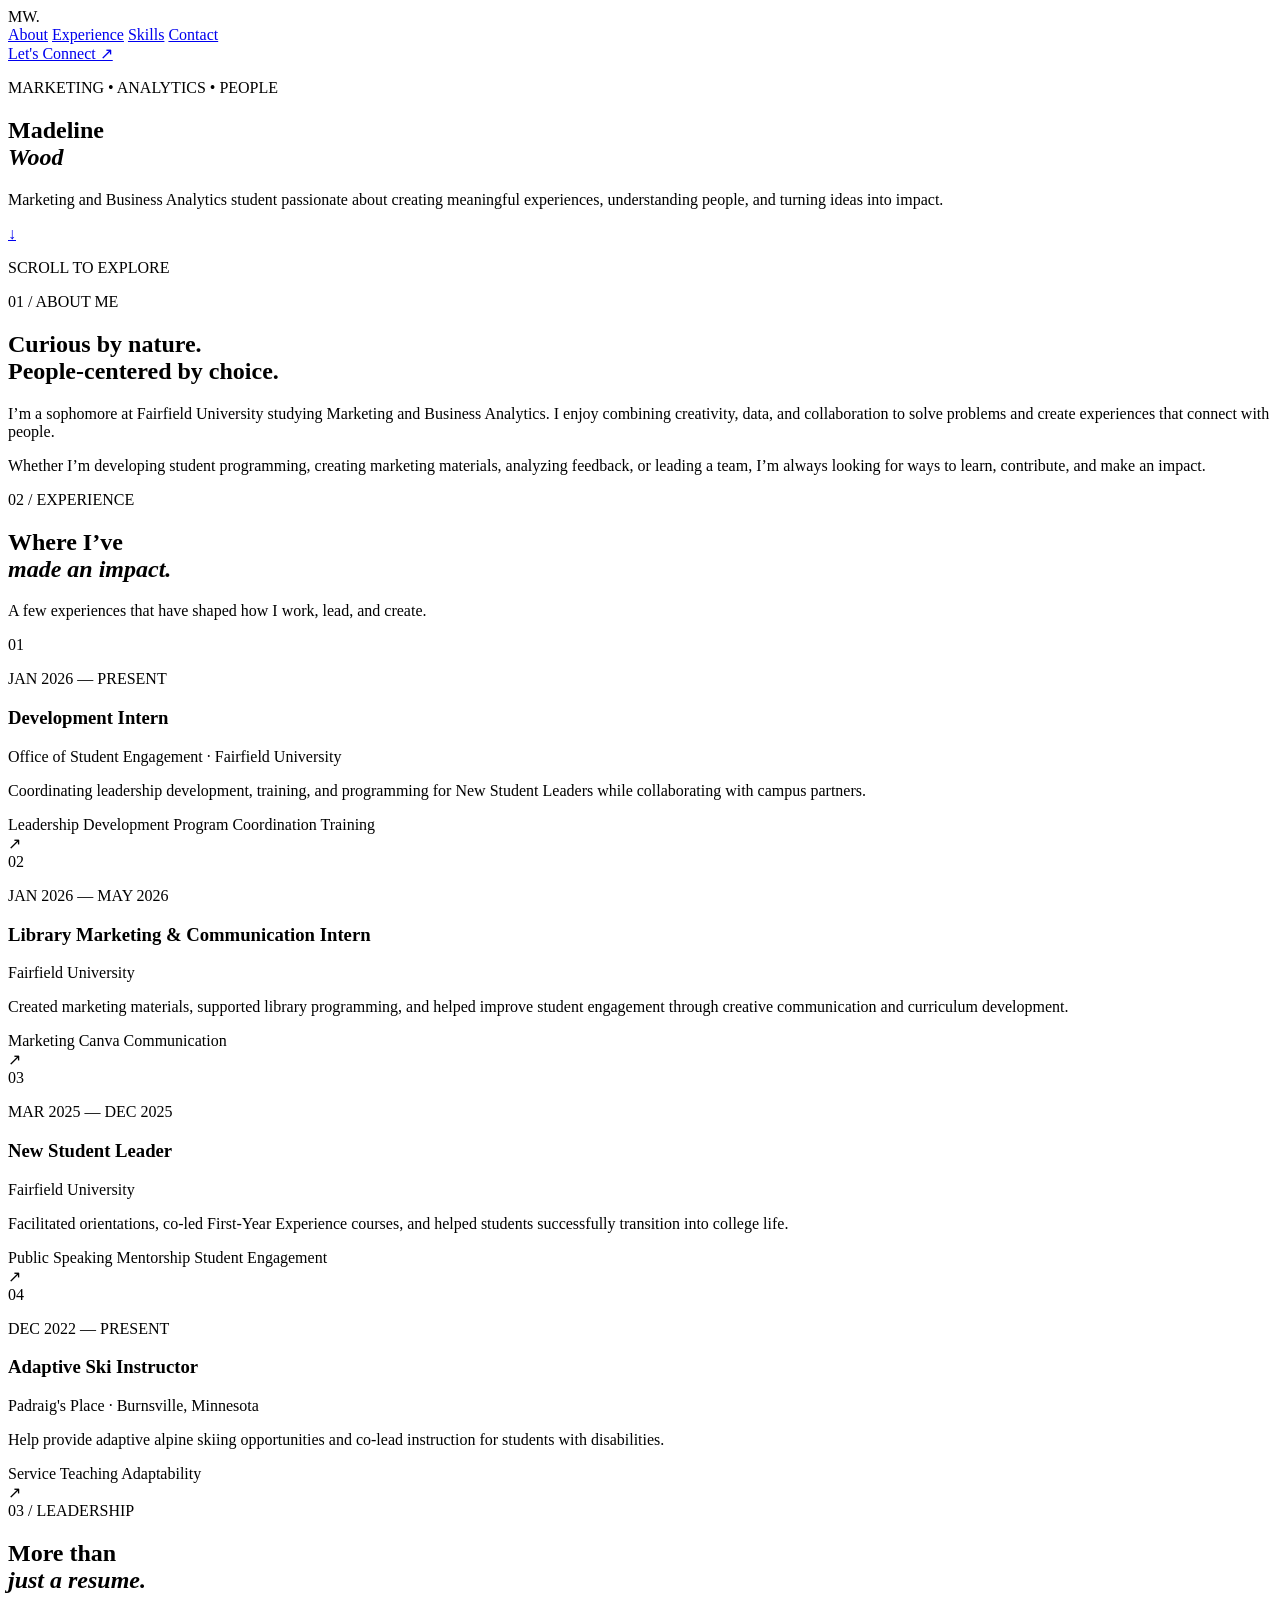
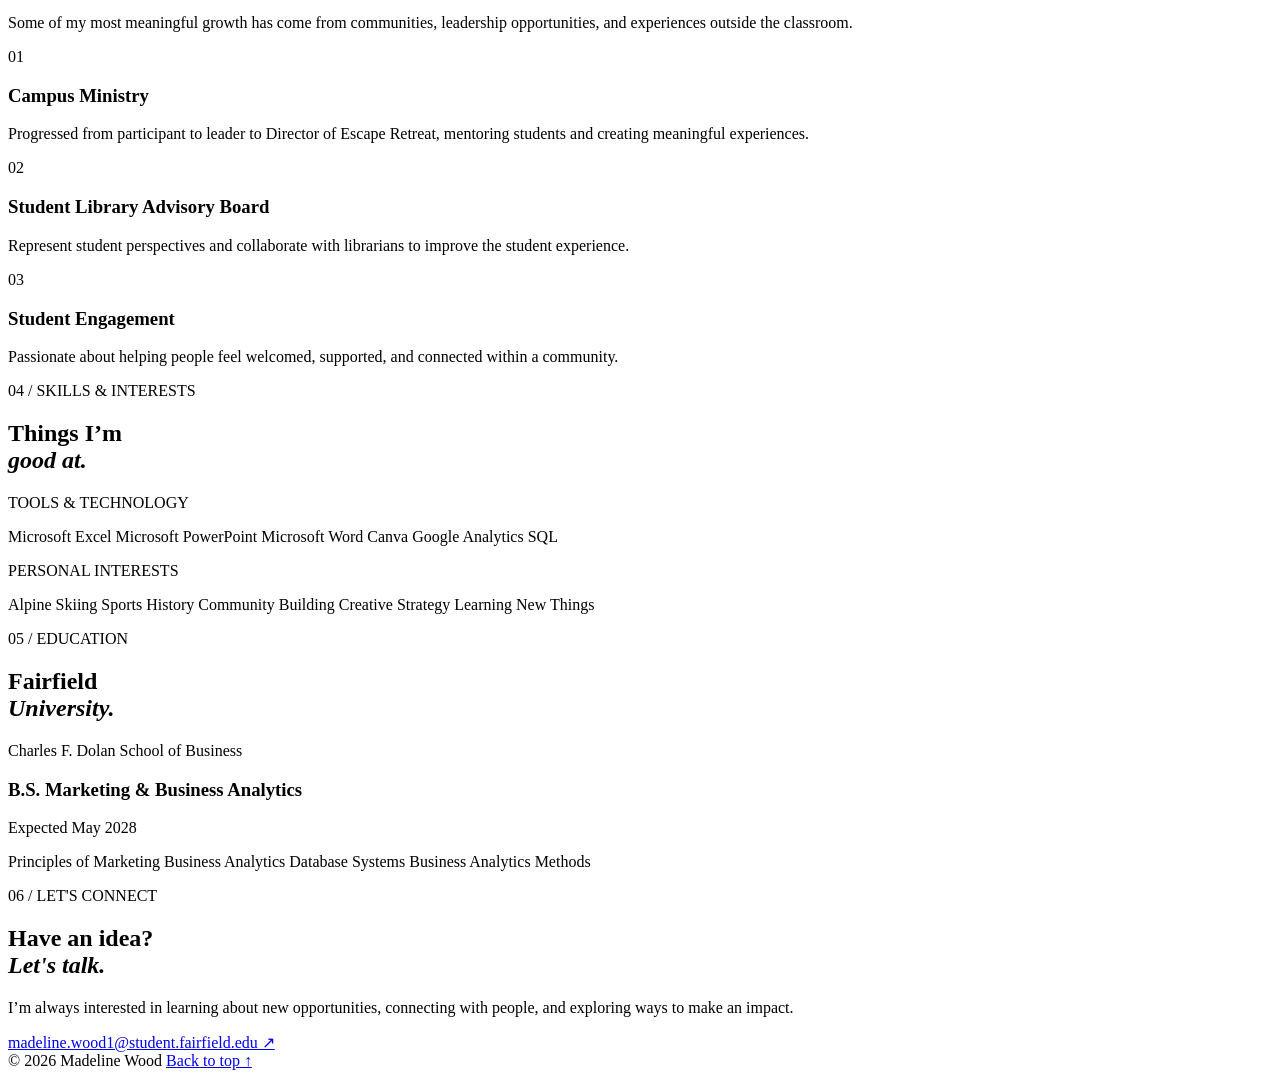
==== index.html @ c21be67d "Create index.html" ====
<!DOCTYPE html>
<html lang="en">
<head>
  <meta charset="UTF-8" />
  <meta name="viewport" content="width=device-width, initial-scale=1.0" />
  <title>Madeline Wood | Marketing & Analytics</title>
  <link rel="stylesheet" href="style.css" />
  <link
    href="https://fonts.googleapis.com/css2?family=DM+Sans:wght@400;500;600;700&family=Playfair+Display:ital,wght@0,500;0,600;1,500&display=swap"
    rel="stylesheet"
  />
</head>

<body>

  <nav class="navbar">
    <div class="logo">MW<span>.</span></div>

    <div class="nav-links">
      <a href="#about">About</a>
      <a href="#experience">Experience</a>
      <a href="#skills">Skills</a>
      <a href="#contact">Contact</a>
    </div>

    <a href="#contact" class="nav-button">Let's Connect ↗</a>
  </nav>

  <main>

    <!-- HERO -->
    <section class="hero">
      <p class="eyebrow">MARKETING • ANALYTICS • PEOPLE</p>

      <h1>
        Madeline<br />
        <em>Wood</em>
      </h1>

      <div class="hero-bottom">
        <p class="hero-description">
          Marketing and Business Analytics student passionate about
          creating meaningful experiences, understanding people, and
          turning ideas into impact.
        </p>

        <a href="#experience" class="circle-arrow">↓</a>
      </div>

      <div class="hero-line"></div>

      <p class="scroll-text">SCROLL TO EXPLORE</p>
    </section>


    <!-- ABOUT -->
    <section id="about" class="section about-section">
      <div class="section-label">01 / ABOUT ME</div>

      <div class="about-content">
        <h2>
          Curious by nature.<br />
          <span>People-centered by choice.</span>
        </h2>

        <p>
          I’m a sophomore at Fairfield University studying Marketing and
          Business Analytics. I enjoy combining creativity, data, and
          collaboration to solve problems and create experiences that
          connect with people.
        </p>

        <p>
          Whether I’m developing student programming, creating marketing
          materials, analyzing feedback, or leading a team, I’m always
          looking for ways to learn, contribute, and make an impact.
        </p>
      </div>
    </section>


    <!-- EXPERIENCE -->
    <section id="experience" class="section experience-section">
      <div class="section-label">02 / EXPERIENCE</div>

      <div class="section-heading">
        <h2>Where I’ve<br /><em>made an impact.</em></h2>
        <p>A few experiences that have shaped how I work, lead, and create.</p>
      </div>

      <div class="experience-list">

        <article class="experience-card">
          <div class="experience-number">01</div>

          <div class="experience-main">
            <p class="experience-date">JAN 2026 — PRESENT</p>
            <h3>Development Intern</h3>
            <p class="company">Office of Student Engagement · Fairfield University</p>

            <p class="experience-description">
              Coordinating leadership development, training, and programming
              for New Student Leaders while collaborating with campus partners.
            </p>

            <div class="tags">
              <span>Leadership Development</span>
              <span>Program Coordination</span>
              <span>Training</span>
            </div>
          </div>

          <div class="experience-arrow">↗</div>
        </article>


        <article class="experience-card">
          <div class="experience-number">02</div>

          <div class="experience-main">
            <p class="experience-date">JAN 2026 — MAY 2026</p>
            <h3>Library Marketing & Communication Intern</h3>
            <p class="company">Fairfield University</p>

            <p class="experience-description">
              Created marketing materials, supported library programming,
              and helped improve student engagement through creative
              communication and curriculum development.
            </p>

            <div class="tags">
              <span>Marketing</span>
              <span>Canva</span>
              <span>Communication</span>
            </div>
          </div>

          <div class="experience-arrow">↗</div>
        </article>


        <article class="experience-card">
          <div class="experience-number">03</div>

          <div class="experience-main">
            <p class="experience-date">MAR 2025 — DEC 2025</p>
            <h3>New Student Leader</h3>
            <p class="company">Fairfield University</p>

            <p class="experience-description">
              Facilitated orientations, co-led First-Year Experience courses,
              and helped students successfully transition into college life.
            </p>

            <div class="tags">
              <span>Public Speaking</span>
              <span>Mentorship</span>
              <span>Student Engagement</span>
            </div>
          </div>

          <div class="experience-arrow">↗</div>
        </article>


        <article class="experience-card">
          <div class="experience-number">04</div>

          <div class="experience-main">
            <p class="experience-date">DEC 2022 — PRESENT</p>
            <h3>Adaptive Ski Instructor</h3>
            <p class="company">Padraig's Place · Burnsville, Minnesota</p>

            <p class="experience-description">
              Help provide adaptive alpine skiing opportunities and
              co-lead instruction for students with disabilities.
            </p>

            <div class="tags">
              <span>Service</span>
              <span>Teaching</span>
              <span>Adaptability</span>
            </div>
          </div>

          <div class="experience-arrow">↗</div>
        </article>

      </div>
    </section>


    <!-- LEADERSHIP -->
    <section class="section leadership-section">
      <div class="section-label">03 / LEADERSHIP</div>

      <div class="leadership-grid">

        <div class="leadership-intro">
          <h2>
            More than<br />
            <em>just a resume.</em>
          </h2>

          <p>
            Some of my most meaningful growth has come from communities,
            leadership opportunities, and experiences outside the classroom.
          </p>
        </div>

        <div class="leadership-items">

          <div class="leadership-item">
            <span>01</span>
            <div>
              <h3>Campus Ministry</h3>
              <p>
                Progressed from participant to leader to Director of Escape
                Retreat, mentoring students and creating meaningful experiences.
              </p>
            </div>
          </div>

          <div class="leadership-item">
            <span>02</span>
            <div>
              <h3>Student Library Advisory Board</h3>
              <p>
                Represent student perspectives and collaborate with librarians
                to improve the student experience.
              </p>
            </div>
          </div>

          <div class="leadership-item">
            <span>03</span>
            <div>
              <h3>Student Engagement</h3>
              <p>
                Passionate about helping people feel welcomed, supported,
                and connected within a community.
              </p>
            </div>
          </div>

        </div>
      </div>
    </section>


    <!-- SKILLS -->
    <section id="skills" class="section skills-section">
      <div class="section-label">04 / SKILLS & INTERESTS</div>

      <h2>Things I’m<br /><em>good at.</em></h2>

      <div class="skills-wrapper">

        <div class="skill-category">
          <p>TOOLS & TECHNOLOGY</p>
          <div class="skill-list">
            <span>Microsoft Excel</span>
            <span>Microsoft PowerPoint</span>
            <span>Microsoft Word</span>
            <span>Canva</span>
            <span>Google Analytics</span>
            <span>SQL</span>
          </div>
        </div>

        <div class="skill-category">
          <p>PERSONAL INTERESTS</p>
          <div class="skill-list">
            <span>Alpine Skiing</span>
            <span>Sports</span>
            <span>History</span>
            <span>Community Building</span>
            <span>Creative Strategy</span>
            <span>Learning New Things</span>
          </div>
        </div>

      </div>
    </section>


    <!-- EDUCATION -->
    <section class="education-section">
      <div class="education-left">
        <p class="section-label">05 / EDUCATION</p>
        <h2>Fairfield<br /><em>University.</em></h2>
      </div>

      <div class="education-right">
        <p class="education-school">
          Charles F. Dolan School of Business
        </p>

        <h3>B.S. Marketing & Business Analytics</h3>

        <p>Expected May 2028</p>

        <div class="coursework">
          <span>Principles of Marketing</span>
          <span>Business Analytics</span>
          <span>Database Systems</span>
          <span>Business Analytics Methods</span>
        </div>
      </div>
    </section>


    <!-- CONTACT -->
    <section id="contact" class="contact-section">
      <p class="section-label">06 / LET'S CONNECT</p>

      <h2>
        Have an idea?<br />
        <em>Let's talk.</em>
      </h2>

      <p class="contact-description">
        I’m always interested in learning about new opportunities,
        connecting with people, and exploring ways to make an impact.
      </p>

      <a
        href="mailto:madeline.wood1@student.fairfield.edu"
        class="email-link"
      >
        madeline.wood1@student.fairfield.edu ↗
      </a>

      <div class="contact-footer">
        <span>© 2026 Madeline Wood</span>
        <a href="#">Back to top ↑</a>
      </div>
    </section>

  </main>

  <script src="script.js"></script>
</body>
</html>
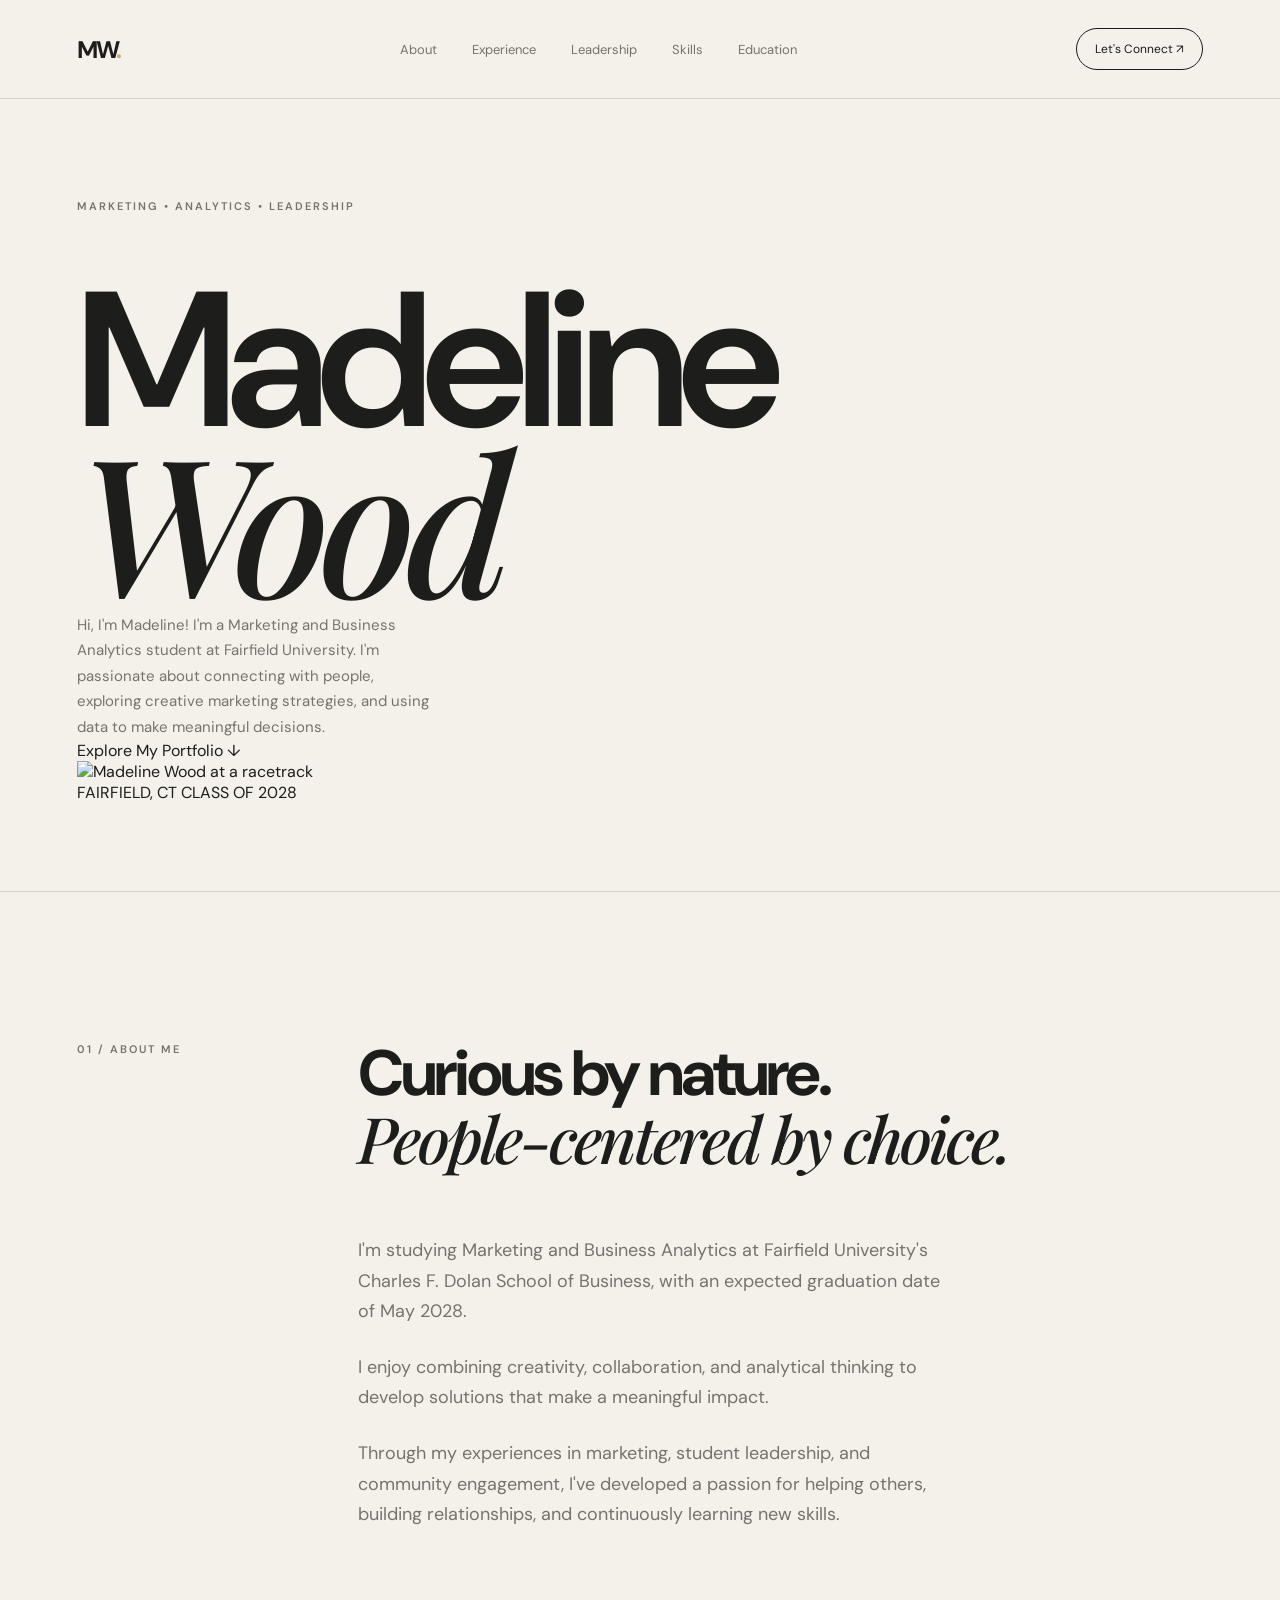
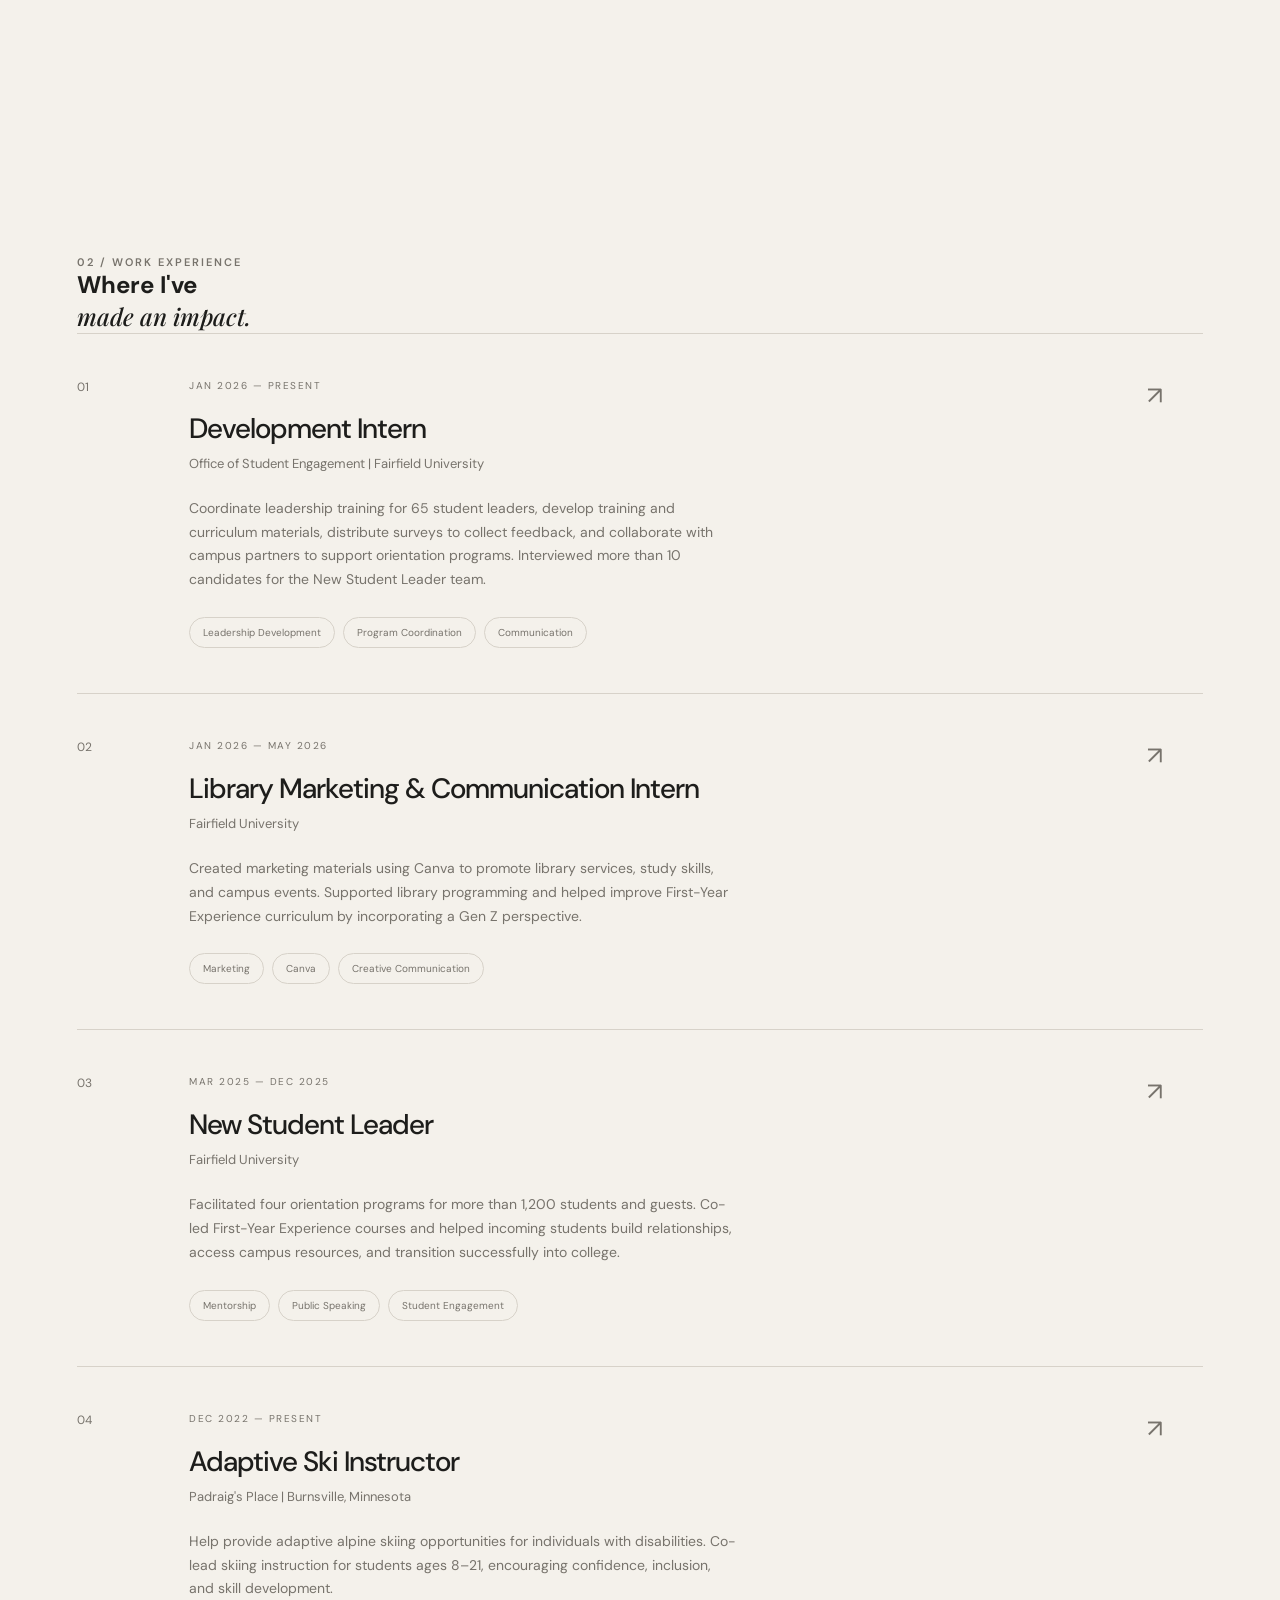
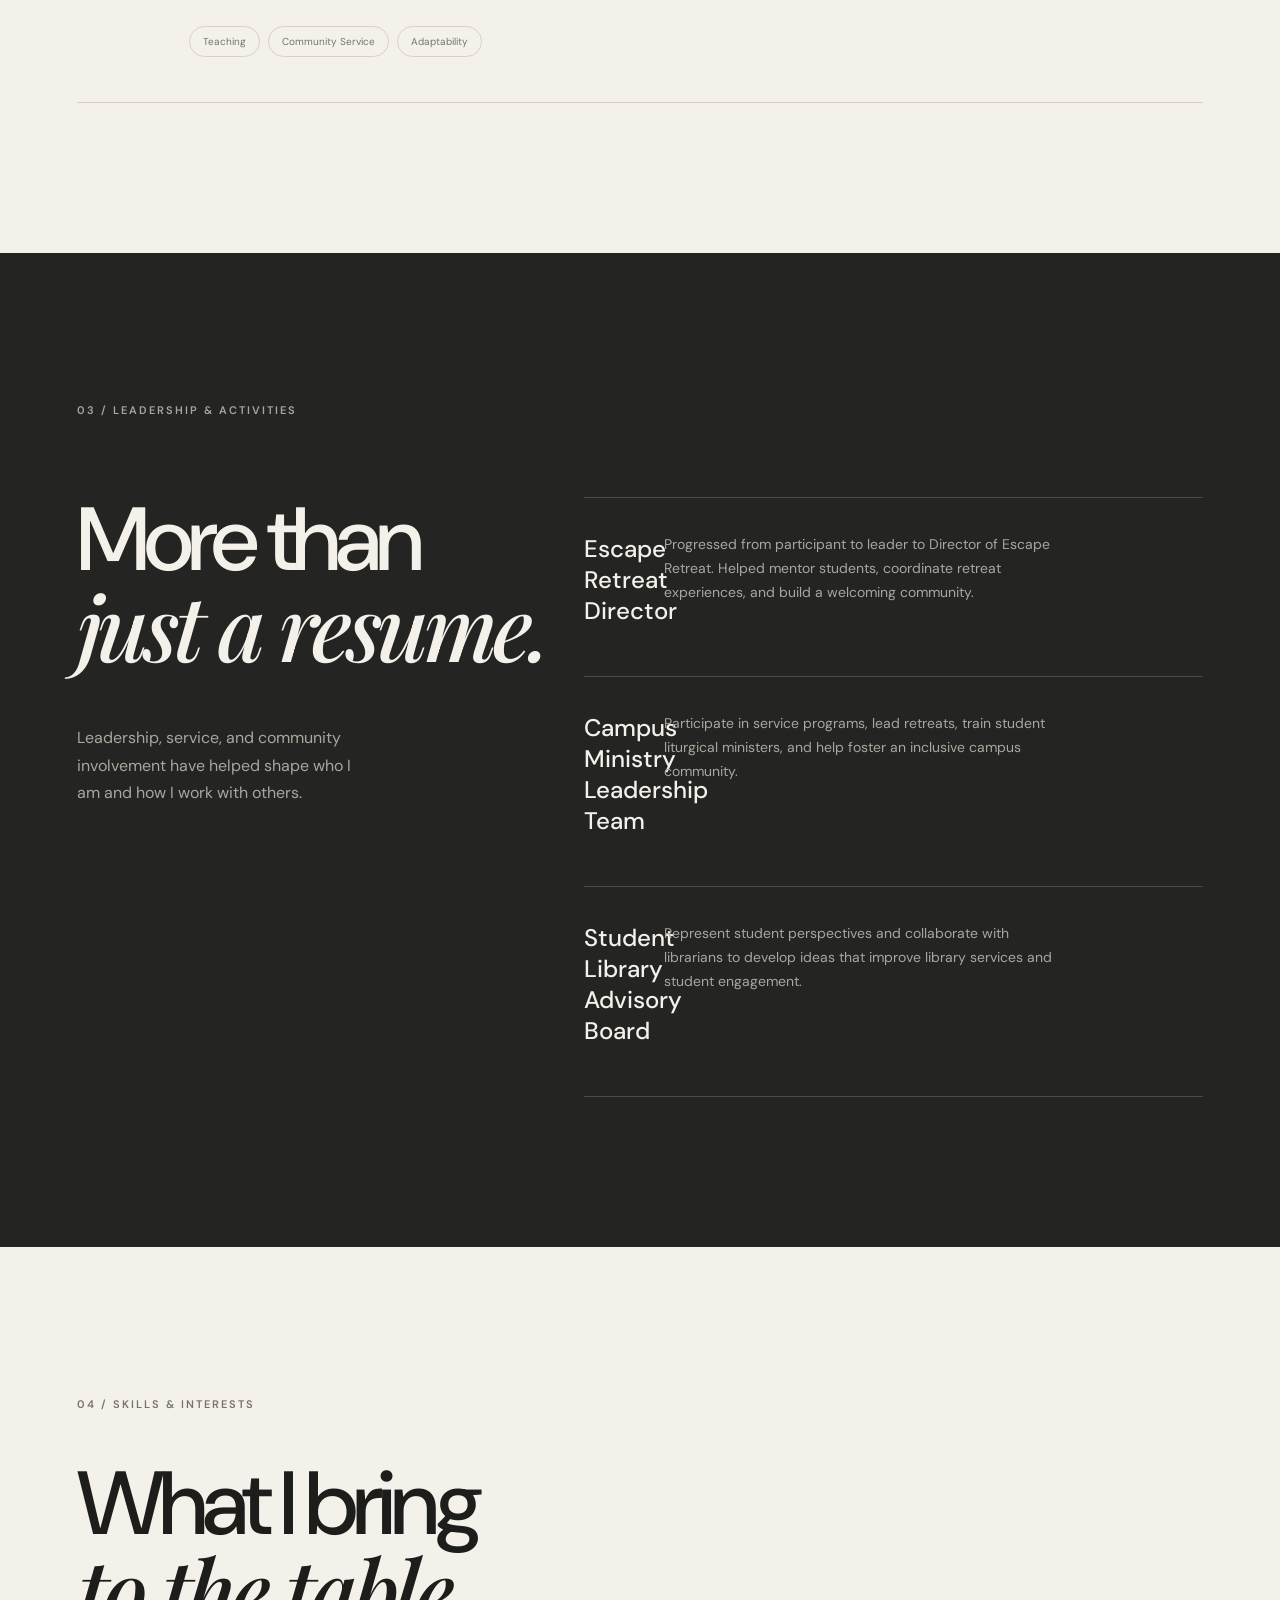
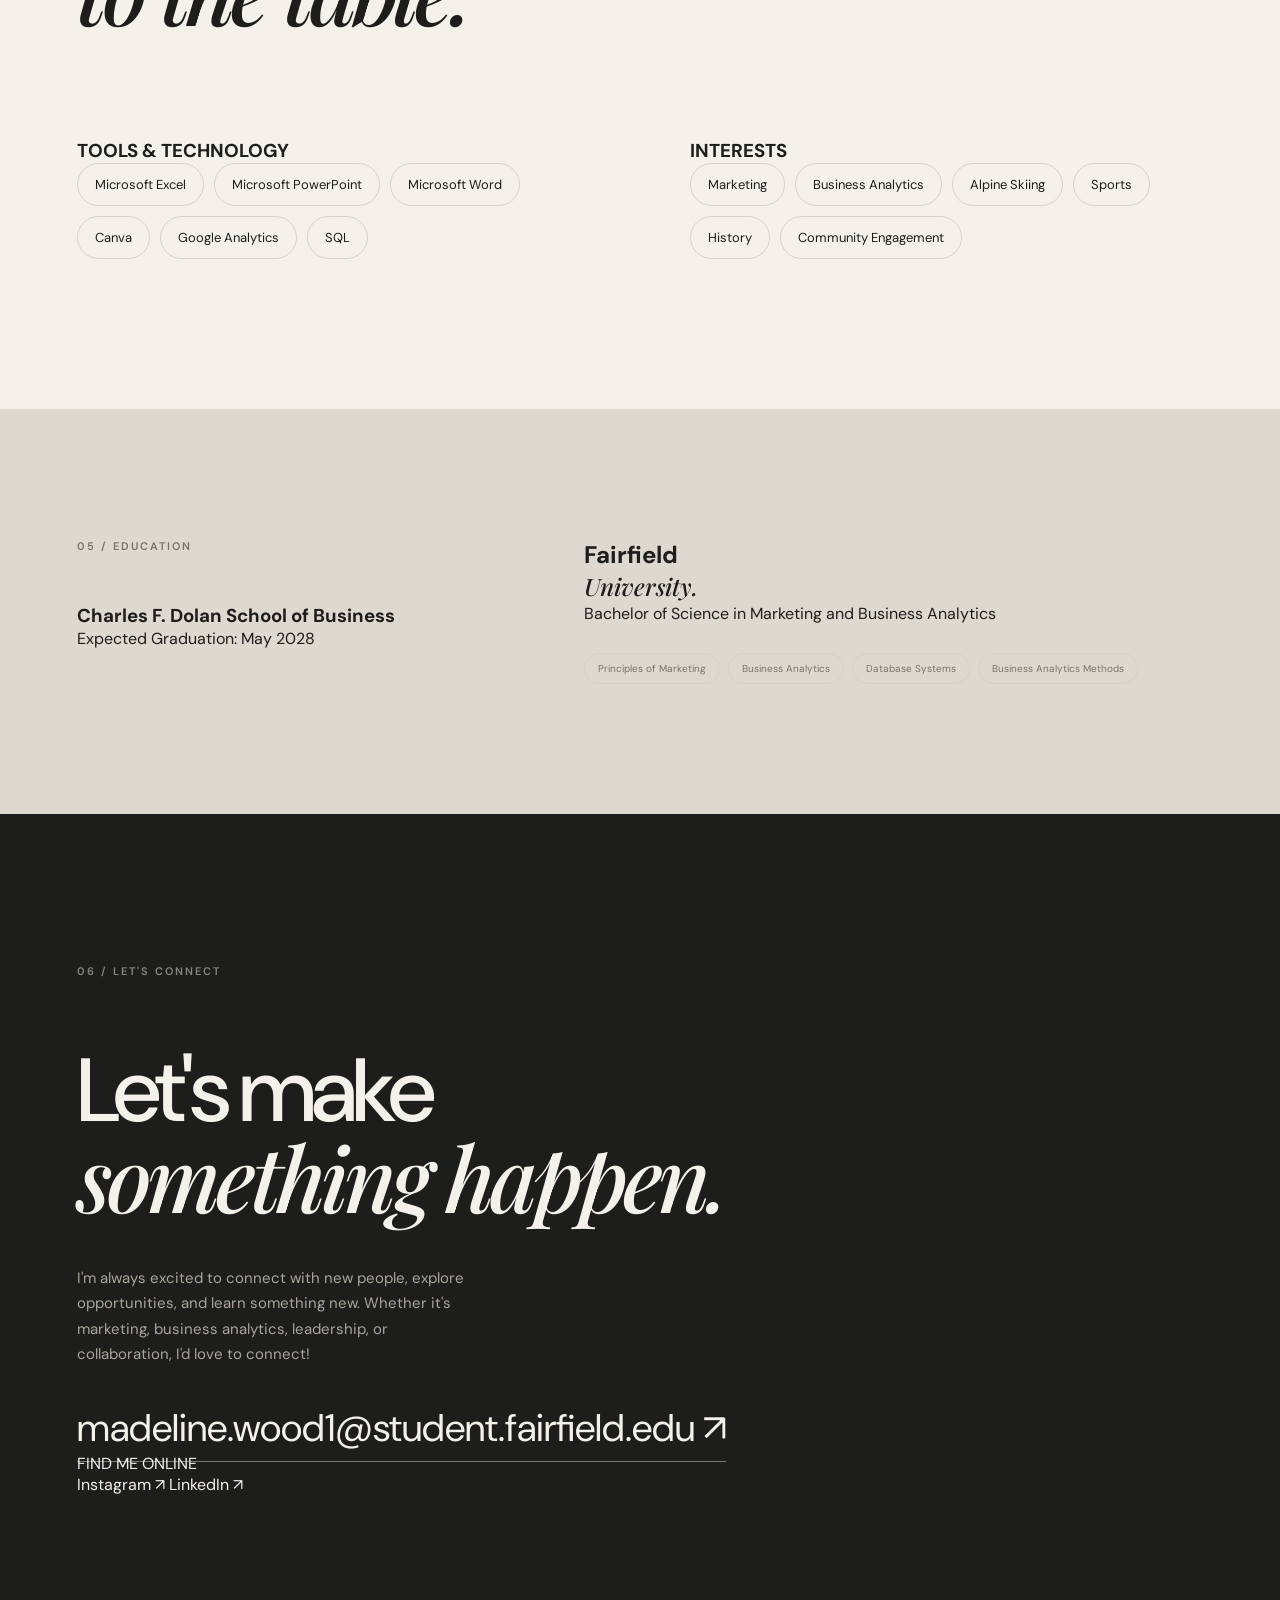
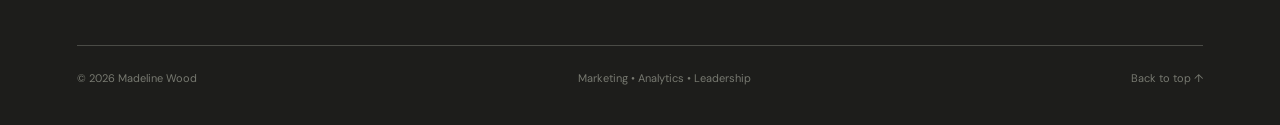
==== commit d9801d6f: "Update index.html" ====
--- a/index.html
+++ b/index.html
@@ -1,344 +1,567 @@
 <!DOCTYPE html>
 <html lang="en">
+
 <head>
-  <meta charset="UTF-8" />
-  <meta name="viewport" content="width=device-width, initial-scale=1.0" />
-  <title>Madeline Wood | Marketing & Analytics</title>
-  <link rel="stylesheet" href="style.css" />
-  <link
-    href="https://fonts.googleapis.com/css2?family=DM+Sans:wght@400;500;600;700&family=Playfair+Display:ital,wght@0,500;0,600;1,500&display=swap"
-    rel="stylesheet"
-  />
+    <meta charset="UTF-8">
+    <meta name="viewport" content="width=device-width, initial-scale=1.0">
+
+    <title>Madeline Wood | Portfolio</title>
+
+    <link href="https://fonts.googleapis.com/css2?family=DM+Sans:wght@400;500;600;700&family=Playfair+Display:ital,wght@0,500;0,600&display=swap"
+          rel="stylesheet">
+
+    <link rel="stylesheet" href="style.css">
 </head>
 
 <body>
 
-  <nav class="navbar">
-    <div class="logo">MW<span>.</span></div>
-
-    <div class="nav-links">
-      <a href="#about">About</a>
-      <a href="#experience">Experience</a>
-      <a href="#skills">Skills</a>
-      <a href="#contact">Contact</a>
-    </div>
-
-    <a href="#contact" class="nav-button">Let's Connect ↗</a>
-  </nav>
-
-  <main>
-
-    <!-- HERO -->
-    <section class="hero">
-      <p class="eyebrow">MARKETING • ANALYTICS • PEOPLE</p>
-
-      <h1>
-        Madeline<br />
-        <em>Wood</em>
-      </h1>
-
-      <div class="hero-bottom">
-        <p class="hero-description">
-          Marketing and Business Analytics student passionate about
-          creating meaningful experiences, understanding people, and
-          turning ideas into impact.
+    <!-- NAVIGATION -->
+
+    <nav class="navbar">
+
+        <a href="#home" class="logo">MW<span>.</span></a>
+
+        <div class="nav-links">
+            <a href="#about">About</a>
+            <a href="#experience">Experience</a>
+            <a href="#leadership">Leadership</a>
+            <a href="#skills">Skills</a>
+            <a href="#education">Education</a>
+        </div>
+
+        <a href="#contact" class="nav-button">
+            Let's Connect ↗
+        </a>
+
+    </nav>
+
+
+    <!-- HERO SECTION -->
+
+    <section id="home" class="hero">
+
+        <div class="hero-container">
+
+            <div class="hero-text">
+
+                <p class="eyebrow">
+                    MARKETING • ANALYTICS • LEADERSHIP
+                </p>
+
+                <h1>
+                    Madeline<br>
+                    <em>Wood</em>
+                </h1>
+
+                <p class="hero-description">
+                    Hi, I'm Madeline! I'm a Marketing and Business
+                    Analytics student at Fairfield University.
+
+                    I'm passionate about connecting with people,
+                    exploring creative marketing strategies,
+                    and using data to make meaningful decisions.
+                </p>
+
+                <a href="#about" class="explore-button">
+                    Explore My Portfolio ↓
+                </a>
+
+            </div>
+
+
+            <!-- YOUR UPLOADED PHOTO -->
+
+            <div class="hero-image-container">
+
+                <img
+                    src="IMG_5415(3).JPG"
+                    alt="Madeline Wood at a racetrack"
+                    class="hero-image"
+                >
+
+                <div class="image-caption">
+                    <span>FAIRFIELD, CT</span>
+                    <span>CLASS OF 2028</span>
+                </div>
+
+            </div>
+
+        </div>
+
+    </section>
+
+
+    <!-- ABOUT ME -->
+
+    <section id="about" class="section about-section reveal">
+
+        <p class="section-label">01 / ABOUT ME</p>
+
+        <div class="about-content">
+
+            <h2>
+                Curious by nature.<br>
+                <em>People-centered by choice.</em>
+            </h2>
+
+            <p>
+                I'm studying Marketing and Business Analytics
+                at Fairfield University's Charles F. Dolan
+                School of Business, with an expected graduation
+                date of May 2028.
+            </p>
+
+            <p>
+                I enjoy combining creativity, collaboration,
+                and analytical thinking to develop solutions
+                that make a meaningful impact.
+            </p>
+
+            <p>
+                Through my experiences in marketing, student
+                leadership, and community engagement, I've
+                developed a passion for helping others,
+                building relationships, and continuously
+                learning new skills.
+            </p>
+
+        </div>
+
+    </section>
+
+
+    <!-- EXPERIENCE -->
+
+    <section id="experience" class="section experience-section reveal">
+
+        <p class="section-label">02 / WORK EXPERIENCE</p>
+
+        <h2>
+            Where I've<br>
+            <em>made an impact.</em>
+        </h2>
+
+        <div class="experience-list">
+
+            <!-- DEVELOPMENT INTERN -->
+
+            <article class="experience-card">
+
+                <span class="experience-number">01</span>
+
+                <div class="experience-main">
+
+                    <p class="experience-date">
+                        JAN 2026 — PRESENT
+                    </p>
+
+                    <h3>Development Intern</h3>
+
+                    <p class="company">
+                        Office of Student Engagement |
+                        Fairfield University
+                    </p>
+
+                    <p class="experience-description">
+                        Coordinate leadership training for 65 student
+                        leaders, develop training and curriculum
+                        materials, distribute surveys to collect
+                        feedback, and collaborate with campus partners
+                        to support orientation programs.
+
+                        Interviewed more than 10 candidates for
+                        the New Student Leader team.
+                    </p>
+
+                    <div class="tags">
+                        <span>Leadership Development</span>
+                        <span>Program Coordination</span>
+                        <span>Communication</span>
+                    </div>
+
+                </div>
+
+                <span class="experience-arrow">↗</span>
+
+            </article>
+
+
+            <!-- LIBRARY INTERNSHIP -->
+
+            <article class="experience-card">
+
+                <span class="experience-number">02</span>
+
+                <div class="experience-main">
+
+                    <p class="experience-date">
+                        JAN 2026 — MAY 2026
+                    </p>
+
+                    <h3>Library Marketing & Communication Intern</h3>
+
+                    <p class="company">
+                        Fairfield University
+                    </p>
+
+                    <p class="experience-description">
+                        Created marketing materials using Canva
+                        to promote library services, study skills,
+                        and campus events.
+
+                        Supported library programming and helped
+                        improve First-Year Experience curriculum
+                        by incorporating a Gen Z perspective.
+                    </p>
+
+                    <div class="tags">
+                        <span>Marketing</span>
+                        <span>Canva</span>
+                        <span>Creative Communication</span>
+                    </div>
+
+                </div>
+
+                <span class="experience-arrow">↗</span>
+
+            </article>
+
+
+            <!-- NEW STUDENT LEADER -->
+
+            <article class="experience-card">
+
+                <span class="experience-number">03</span>
+
+                <div class="experience-main">
+
+                    <p class="experience-date">
+                        MAR 2025 — DEC 2025
+                    </p>
+
+                    <h3>New Student Leader</h3>
+
+                    <p class="company">
+                        Fairfield University
+                    </p>
+
+                    <p class="experience-description">
+                        Facilitated four orientation programs for
+                        more than 1,200 students and guests.
+
+                        Co-led First-Year Experience courses
+                        and helped incoming students build
+                        relationships, access campus resources,
+                        and transition successfully into college.
+                    </p>
+
+                    <div class="tags">
+                        <span>Mentorship</span>
+                        <span>Public Speaking</span>
+                        <span>Student Engagement</span>
+                    </div>
+
+                </div>
+
+                <span class="experience-arrow">↗</span>
+
+            </article>
+
+
+            <!-- ADAPTIVE SKIING -->
+
+            <article class="experience-card">
+
+                <span class="experience-number">04</span>
+
+                <div class="experience-main">
+
+                    <p class="experience-date">
+                        DEC 2022 — PRESENT
+                    </p>
+
+                    <h3>Adaptive Ski Instructor</h3>
+
+                    <p class="company">
+                        Padraig's Place |
+                        Burnsville, Minnesota
+                    </p>
+
+                    <p class="experience-description">
+                        Help provide adaptive alpine skiing
+                        opportunities for individuals with disabilities.
+
+                        Co-lead skiing instruction for students
+                        ages 8–21, encouraging confidence,
+                        inclusion, and skill development.
+                    </p>
+
+                    <div class="tags">
+                        <span>Teaching</span>
+                        <span>Community Service</span>
+                        <span>Adaptability</span>
+                    </div>
+
+                </div>
+
+                <span class="experience-arrow">↗</span>
+
+            </article>
+
+        </div>
+
+    </section>
+
+
+    <!-- LEADERSHIP -->
+
+    <section id="leadership" class="section leadership-section reveal">
+
+        <p class="section-label">
+            03 / LEADERSHIP & ACTIVITIES
         </p>
 
-        <a href="#experience" class="circle-arrow">↓</a>
-      </div>
-
-      <div class="hero-line"></div>
-
-      <p class="scroll-text">SCROLL TO EXPLORE</p>
-    </section>
-
-
-    <!-- ABOUT -->
-    <section id="about" class="section about-section">
-      <div class="section-label">01 / ABOUT ME</div>
-
-      <div class="about-content">
+        <div class="leadership-grid">
+
+            <div class="leadership-intro">
+
+                <h2>
+                    More than<br>
+                    <em>just a resume.</em>
+                </h2>
+
+                <p>
+                    Leadership, service, and community involvement
+                    have helped shape who I am and how
+                    I work with others.
+                </p>
+
+            </div>
+
+            <div class="leadership-items">
+
+                <div class="leadership-item">
+
+                    <h3>Escape Retreat Director</h3>
+
+                    <p>
+                        Progressed from participant to leader
+                        to Director of Escape Retreat.
+
+                        Helped mentor students, coordinate
+                        retreat experiences, and build
+                        a welcoming community.
+                    </p>
+
+                </div>
+
+                <div class="leadership-item">
+
+                    <h3>Campus Ministry Leadership Team</h3>
+
+                    <p>
+                        Participate in service programs,
+                        lead retreats, train student
+                        liturgical ministers, and help
+                        foster an inclusive campus community.
+                    </p>
+
+                </div>
+
+                <div class="leadership-item">
+
+                    <h3>Student Library Advisory Board</h3>
+
+                    <p>
+                        Represent student perspectives
+                        and collaborate with librarians
+                        to develop ideas that improve
+                        library services and student engagement.
+                    </p>
+
+                </div>
+
+            </div>
+
+        </div>
+
+    </section>
+
+
+    <!-- SKILLS -->
+
+    <section id="skills" class="section skills-section reveal">
+
+        <p class="section-label">
+            04 / SKILLS & INTERESTS
+        </p>
+
         <h2>
-          Curious by nature.<br />
-          <span>People-centered by choice.</span>
+            What I bring<br>
+            <em>to the table.</em>
         </h2>
 
+        <div class="skills-wrapper">
+
+            <div class="skill-category">
+
+                <h3>TOOLS & TECHNOLOGY</h3>
+
+                <div class="skill-list">
+                    <span>Microsoft Excel</span>
+                    <span>Microsoft PowerPoint</span>
+                    <span>Microsoft Word</span>
+                    <span>Canva</span>
+                    <span>Google Analytics</span>
+                    <span>SQL</span>
+                </div>
+
+            </div>
+
+            <div class="skill-category">
+
+                <h3>INTERESTS</h3>
+
+                <div class="skill-list">
+                    <span>Marketing</span>
+                    <span>Business Analytics</span>
+                    <span>Alpine Skiing</span>
+                    <span>Sports</span>
+                    <span>History</span>
+                    <span>Community Engagement</span>
+                </div>
+
+            </div>
+
+        </div>
+
+    </section>
+
+
+    <!-- EDUCATION -->
+
+    <section id="education" class="section education-section reveal">
+
+        <p class="section-label">05 / EDUCATION</p>
+
+        <h2>
+            Fairfield<br>
+            <em>University.</em>
+        </h2>
+
+        <h3>
+            Charles F. Dolan School of Business
+        </h3>
+
         <p>
-          I’m a sophomore at Fairfield University studying Marketing and
-          Business Analytics. I enjoy combining creativity, data, and
-          collaboration to solve problems and create experiences that
-          connect with people.
+            Bachelor of Science in Marketing
+            and Business Analytics
         </p>
 
         <p>
-          Whether I’m developing student programming, creating marketing
-          materials, analyzing feedback, or leading a team, I’m always
-          looking for ways to learn, contribute, and make an impact.
+            Expected Graduation: May 2028
         </p>
-      </div>
-    </section>
-
-
-    <!-- EXPERIENCE -->
-    <section id="experience" class="section experience-section">
-      <div class="section-label">02 / EXPERIENCE</div>
-
-      <div class="section-heading">
-        <h2>Where I’ve<br /><em>made an impact.</em></h2>
-        <p>A few experiences that have shaped how I work, lead, and create.</p>
-      </div>
-
-      <div class="experience-list">
-
-        <article class="experience-card">
-          <div class="experience-number">01</div>
-
-          <div class="experience-main">
-            <p class="experience-date">JAN 2026 — PRESENT</p>
-            <h3>Development Intern</h3>
-            <p class="company">Office of Student Engagement · Fairfield University</p>
-
-            <p class="experience-description">
-              Coordinating leadership development, training, and programming
-              for New Student Leaders while collaborating with campus partners.
+
+        <div class="tags">
+            <span>Principles of Marketing</span>
+            <span>Business Analytics</span>
+            <span>Database Systems</span>
+            <span>Business Analytics Methods</span>
+        </div>
+
+    </section>
+
+
+    <!-- CONTACT AND SOCIAL MEDIA -->
+
+    <section id="contact" class="contact-section">
+
+        <p class="section-label">
+            06 / LET'S CONNECT
+        </p>
+
+        <h2>
+            Let's make<br>
+            <em>something happen.</em>
+        </h2>
+
+        <p class="contact-description">
+            I'm always excited to connect with new people,
+            explore opportunities, and learn something new.
+
+            Whether it's marketing, business analytics,
+            leadership, or collaboration,
+            I'd love to connect!
+        </p>
+
+
+        <!-- EMAIL -->
+
+        <a
+            href="mailto:madeline.wood1@student.fairfield.edu"
+            class="email-link"
+        >
+            madeline.wood1@student.fairfield.edu ↗
+        </a>
+
+
+        <!-- SOCIAL MEDIA LINKS -->
+
+        <div class="social-section">
+
+            <p class="social-heading">
+                FIND ME ONLINE
             </p>
 
-            <div class="tags">
-              <span>Leadership Development</span>
-              <span>Program Coordination</span>
-              <span>Training</span>
-            </div>
-          </div>
-
-          <div class="experience-arrow">↗</div>
-        </article>
-
-
-        <article class="experience-card">
-          <div class="experience-number">02</div>
-
-          <div class="experience-main">
-            <p class="experience-date">JAN 2026 — MAY 2026</p>
-            <h3>Library Marketing & Communication Intern</h3>
-            <p class="company">Fairfield University</p>
-
-            <p class="experience-description">
-              Created marketing materials, supported library programming,
-              and helped improve student engagement through creative
-              communication and curriculum development.
-            </p>
-
-            <div class="tags">
-              <span>Marketing</span>
-              <span>Canva</span>
-              <span>Communication</span>
-            </div>
-          </div>
-
-          <div class="experience-arrow">↗</div>
-        </article>
-
-
-        <article class="experience-card">
-          <div class="experience-number">03</div>
-
-          <div class="experience-main">
-            <p class="experience-date">MAR 2025 — DEC 2025</p>
-            <h3>New Student Leader</h3>
-            <p class="company">Fairfield University</p>
-
-            <p class="experience-description">
-              Facilitated orientations, co-led First-Year Experience courses,
-              and helped students successfully transition into college life.
-            </p>
-
-            <div class="tags">
-              <span>Public Speaking</span>
-              <span>Mentorship</span>
-              <span>Student Engagement</span>
-            </div>
-          </div>
-
-          <div class="experience-arrow">↗</div>
-        </article>
-
-
-        <article class="experience-card">
-          <div class="experience-number">04</div>
-
-          <div class="experience-main">
-            <p class="experience-date">DEC 2022 — PRESENT</p>
-            <h3>Adaptive Ski Instructor</h3>
-            <p class="company">Padraig's Place · Burnsville, Minnesota</p>
-
-            <p class="experience-description">
-              Help provide adaptive alpine skiing opportunities and
-              co-lead instruction for students with disabilities.
-            </p>
-
-            <div class="tags">
-              <span>Service</span>
-              <span>Teaching</span>
-              <span>Adaptability</span>
-            </div>
-          </div>
-
-          <div class="experience-arrow">↗</div>
-        </article>
-
-      </div>
-    </section>
-
-
-    <!-- LEADERSHIP -->
-    <section class="section leadership-section">
-      <div class="section-label">03 / LEADERSHIP</div>
-
-      <div class="leadership-grid">
-
-        <div class="leadership-intro">
-          <h2>
-            More than<br />
-            <em>just a resume.</em>
-          </h2>
-
-          <p>
-            Some of my most meaningful growth has come from communities,
-            leadership opportunities, and experiences outside the classroom.
-          </p>
-        </div>
-
-        <div class="leadership-items">
-
-          <div class="leadership-item">
-            <span>01</span>
-            <div>
-              <h3>Campus Ministry</h3>
-              <p>
-                Progressed from participant to leader to Director of Escape
-                Retreat, mentoring students and creating meaningful experiences.
-              </p>
-            </div>
-          </div>
-
-          <div class="leadership-item">
-            <span>02</span>
-            <div>
-              <h3>Student Library Advisory Board</h3>
-              <p>
-                Represent student perspectives and collaborate with librarians
-                to improve the student experience.
-              </p>
-            </div>
-          </div>
-
-          <div class="leadership-item">
-            <span>03</span>
-            <div>
-              <h3>Student Engagement</h3>
-              <p>
-                Passionate about helping people feel welcomed, supported,
-                and connected within a community.
-              </p>
-            </div>
-          </div>
-
-        </div>
-      </div>
-    </section>
-
-
-    <!-- SKILLS -->
-    <section id="skills" class="section skills-section">
-      <div class="section-label">04 / SKILLS & INTERESTS</div>
-
-      <h2>Things I’m<br /><em>good at.</em></h2>
-
-      <div class="skills-wrapper">
-
-        <div class="skill-category">
-          <p>TOOLS & TECHNOLOGY</p>
-          <div class="skill-list">
-            <span>Microsoft Excel</span>
-            <span>Microsoft PowerPoint</span>
-            <span>Microsoft Word</span>
-            <span>Canva</span>
-            <span>Google Analytics</span>
-            <span>SQL</span>
-          </div>
-        </div>
-
-        <div class="skill-category">
-          <p>PERSONAL INTERESTS</p>
-          <div class="skill-list">
-            <span>Alpine Skiing</span>
-            <span>Sports</span>
-            <span>History</span>
-            <span>Community Building</span>
-            <span>Creative Strategy</span>
-            <span>Learning New Things</span>
-          </div>
-        </div>
-
-      </div>
-    </section>
-
-
-    <!-- EDUCATION -->
-    <section class="education-section">
-      <div class="education-left">
-        <p class="section-label">05 / EDUCATION</p>
-        <h2>Fairfield<br /><em>University.</em></h2>
-      </div>
-
-      <div class="education-right">
-        <p class="education-school">
-          Charles F. Dolan School of Business
-        </p>
-
-        <h3>B.S. Marketing & Business Analytics</h3>
-
-        <p>Expected May 2028</p>
-
-        <div class="coursework">
-          <span>Principles of Marketing</span>
-          <span>Business Analytics</span>
-          <span>Database Systems</span>
-          <span>Business Analytics Methods</span>
-        </div>
-      </div>
-    </section>
-
-
-    <!-- CONTACT -->
-    <section id="contact" class="contact-section">
-      <p class="section-label">06 / LET'S CONNECT</p>
-
-      <h2>
-        Have an idea?<br />
-        <em>Let's talk.</em>
-      </h2>
-
-      <p class="contact-description">
-        I’m always interested in learning about new opportunities,
-        connecting with people, and exploring ways to make an impact.
-      </p>
-
-      <a
-        href="mailto:madeline.wood1@student.fairfield.edu"
-        class="email-link"
-      >
-        madeline.wood1@student.fairfield.edu ↗
-      </a>
-
-      <div class="contact-footer">
-        <span>© 2026 Madeline Wood</span>
-        <a href="#">Back to top ↑</a>
-      </div>
-    </section>
-
-  </main>
-
-  <script src="script.js"></script>
+            <div class="social-links">
+
+                <!-- INSTAGRAM -->
+
+                <a
+                    href="https://www.instagram.com/"
+                    target="_blank"
+                    rel="noopener noreferrer"
+                    class="social-link"
+                >
+                    <span>Instagram</span>
+                    <span class="social-arrow">↗</span>
+                </a>
+
+
+                <!-- LINKEDIN -->
+
+                <a
+                    href="https://www.linkedin.com/in/madelinewood28"
+                    target="_blank"
+                    rel="noopener noreferrer"
+                    class="social-link"
+                >
+                    <span>LinkedIn</span>
+                    <span class="social-arrow">↗</span>
+                </a>
+
+            </div>
+
+        </div>
+
+
+        <!-- FOOTER -->
+
+        <footer class="contact-footer">
+
+            <span>© 2026 Madeline Wood</span>
+
+            <span>Marketing • Analytics • Leadership</span>
+
+            <a href="#home">
+                Back to top ↑
+            </a>
+
+        </footer>
+
+    </section>
+
+    <script src="script.js"></script>
+
 </body>
 </html>
--- a/style.css
+++ b/style.css
@@ -0,0 +1,520 @@
+:root {
+  --background: #f4f1eb;
+  --text: #1d1d1b;
+  --muted: #77736c;
+  --line: #d7d2c9;
+  --accent: #c8a878;
+  --dark: #242522;
+}
+
+* {
+  margin: 0;
+  padding: 0;
+  box-sizing: border-box;
+}
+
+html {
+  scroll-behavior: smooth;
+}
+
+body {
+  background: var(--background);
+  color: var(--text);
+  font-family: "DM Sans", sans-serif;
+  overflow-x: hidden;
+}
+
+a {
+  text-decoration: none;
+  color: inherit;
+}
+
+.navbar {
+  display: flex;
+  align-items: center;
+  justify-content: space-between;
+  padding: 28px 6vw;
+  border-bottom: 1px solid var(--line);
+}
+
+.logo {
+  font-size: 24px;
+  font-weight: 700;
+  letter-spacing: -2px;
+}
+
+.logo span {
+  color: var(--accent);
+}
+
+.nav-links {
+  display: flex;
+  gap: 35px;
+  font-size: 13px;
+  color: var(--muted);
+}
+
+.nav-links a:hover {
+  color: var(--text);
+}
+
+.nav-button {
+  border: 1px solid var(--text);
+  padding: 12px 18px;
+  border-radius: 50px;
+  font-size: 12px;
+  transition: 0.3s;
+}
+
+.nav-button:hover {
+  background: var(--text);
+  color: var(--background);
+}
+
+.hero {
+  min-height: 88vh;
+  padding: 100px 6vw 50px;
+  display: flex;
+  flex-direction: column;
+  justify-content: space-between;
+}
+
+.eyebrow,
+.section-label {
+  font-size: 11px;
+  letter-spacing: 2px;
+  color: var(--muted);
+  font-weight: 600;
+}
+
+.hero h1 {
+  font-size: clamp(80px, 15vw, 220px);
+  line-height: 0.82;
+  letter-spacing: -10px;
+  font-weight: 600;
+  margin-top: 70px;
+}
+
+h1 em,
+h2 em {
+  font-family: "Playfair Display", serif;
+  font-weight: 500;
+}
+
+.hero-bottom {
+  display: flex;
+  justify-content: space-between;
+  align-items: end;
+  margin-top: 100px;
+}
+
+.hero-description {
+  max-width: 360px;
+  font-size: 15px;
+  line-height: 1.7;
+  color: var(--muted);
+}
+
+.circle-arrow {
+  width: 65px;
+  height: 65px;
+  border: 1px solid var(--text);
+  border-radius: 50%;
+  display: flex;
+  align-items: center;
+  justify-content: center;
+  font-size: 25px;
+  transition: 0.3s;
+}
+
+.circle-arrow:hover {
+  background: var(--text);
+  color: var(--background);
+}
+
+.hero-line {
+  width: 100%;
+  height: 1px;
+  background: var(--line);
+  margin-top: 80px;
+}
+
+.scroll-text {
+  font-size: 10px;
+  letter-spacing: 2px;
+  color: var(--muted);
+  margin-top: 18px;
+}
+
+.section {
+  padding: 150px 6vw;
+}
+
+.about-section {
+  display: grid;
+  grid-template-columns: 25% 75%;
+  border-top: 1px solid var(--line);
+}
+
+.about-content {
+  max-width: 900px;
+}
+
+.about-content h2 {
+  font-size: clamp(40px, 5vw, 75px);
+  line-height: 1;
+  letter-spacing: -3px;
+  margin-bottom: 60px;
+}
+
+.about-content h2 span {
+  color: var(--muted);
+}
+
+.about-content p {
+  max-width: 600px;
+  font-size: 18px;
+  line-height: 1.7;
+  color: var(--muted);
+  margin-bottom: 25px;
+}
+
+.section-heading {
+  display: flex;
+  justify-content: space-between;
+  align-items: end;
+  margin: 50px 0 100px;
+}
+
+.section-heading h2,
+.skills-section h2,
+.contact-section h2 {
+  font-size: clamp(50px, 7vw, 105px);
+  line-height: 0.95;
+  letter-spacing: -5px;
+  font-weight: 500;
+}
+
+.section-heading p {
+  max-width: 260px;
+  color: var(--muted);
+  line-height: 1.6;
+  font-size: 14px;
+}
+
+.experience-list {
+  border-top: 1px solid var(--line);
+}
+
+.experience-card {
+  display: grid;
+  grid-template-columns: 10% 1fr 5%;
+  padding: 45px 0;
+  border-bottom: 1px solid var(--line);
+  transition: 0.3s;
+}
+
+.experience-card:hover {
+  padding-left: 20px;
+}
+
+.experience-number {
+  color: var(--muted);
+  font-size: 12px;
+}
+
+.experience-date {
+  font-size: 10px;
+  letter-spacing: 1.5px;
+  color: var(--muted);
+  margin-bottom: 18px;
+}
+
+.experience-main h3 {
+  font-size: 28px;
+  font-weight: 500;
+  letter-spacing: -1px;
+  margin-bottom: 8px;
+}
+
+.company {
+  font-size: 13px;
+  color: var(--muted);
+  margin-bottom: 25px;
+}
+
+.experience-description {
+  max-width: 550px;
+  font-size: 14px;
+  line-height: 1.7;
+  color: var(--muted);
+}
+
+.tags {
+  display: flex;
+  gap: 8px;
+  flex-wrap: wrap;
+  margin-top: 25px;
+}
+
+.tags span,
+.skill-list span,
+.coursework span {
+  border: 1px solid var(--line);
+  border-radius: 50px;
+  padding: 8px 13px;
+  font-size: 10px;
+  color: var(--muted);
+}
+
+.experience-arrow {
+  font-size: 25px;
+  color: var(--muted);
+}
+
+.leadership-section {
+  background: var(--dark);
+  color: var(--background);
+}
+
+.leadership-section .section-label {
+  color: #aaa69d;
+}
+
+.leadership-grid {
+  display: grid;
+  grid-template-columns: 45% 55%;
+  margin-top: 80px;
+}
+
+.leadership-intro h2 {
+  font-size: clamp(50px, 7vw, 100px);
+  line-height: 0.95;
+  letter-spacing: -5px;
+  font-weight: 500;
+}
+
+.leadership-intro p {
+  color: #aaa69d;
+  max-width: 300px;
+  line-height: 1.7;
+  margin-top: 50px;
+}
+
+.leadership-items {
+  border-top: 1px solid #4a4b46;
+}
+
+.leadership-item {
+  display: grid;
+  grid-template-columns: 50px 1fr;
+  gap: 30px;
+  padding: 35px 0;
+  border-bottom: 1px solid #4a4b46;
+}
+
+.leadership-item > span {
+  color: #777970;
+  font-size: 12px;
+}
+
+.leadership-item h3 {
+  font-size: 24px;
+  font-weight: 500;
+  margin-bottom: 15px;
+}
+
+.leadership-item p {
+  color: #aaa69d;
+  font-size: 14px;
+  line-height: 1.7;
+  max-width: 400px;
+}
+
+.skills-section h2 {
+  margin: 50px 0 100px;
+}
+
+.skills-wrapper {
+  display: grid;
+  grid-template-columns: 1fr 1fr;
+  gap: 100px;
+}
+
+.skill-category > p {
+  font-size: 11px;
+  letter-spacing: 2px;
+  color: var(--muted);
+  margin-bottom: 25px;
+}
+
+.skill-list {
+  display: flex;
+  flex-wrap: wrap;
+  gap: 10px;
+}
+
+.skill-list span {
+  font-size: 13px;
+  padding: 12px 17px;
+  color: var(--text);
+}
+
+.education-section {
+  display: grid;
+  grid-template-columns: 45% 55%;
+  background: #ded9d0;
+  padding: 130px 6vw;
+}
+
+.education-left h2 {
+  font-size: clamp(50px, 7vw, 100px);
+  line-height: 0.95;
+  letter-spacing: -5px;
+  font-weight: 500;
+  margin-top: 50px;
+}
+
+.education-right {
+  padding-top: 50px;
+}
+
+.education-school {
+  color: var(--muted);
+  font-size: 14px;
+  margin-bottom: 25px;
+}
+
+.education-right h3 {
+  font-size: 32px;
+  font-weight: 500;
+  margin-bottom: 15px;
+}
+
+.education-right > p:last-of-type {
+  color: var(--muted);
+  font-size: 14px;
+}
+
+.coursework {
+  display: flex;
+  flex-wrap: wrap;
+  gap: 10px;
+  margin-top: 50px;
+}
+
+.coursework span {
+  color: var(--text);
+}
+
+.contact-section {
+  padding: 150px 6vw 40px;
+  background: var(--text);
+  color: var(--background);
+}
+
+.contact-section .section-label {
+  color: #88877f;
+}
+
+.contact-section h2 {
+  margin: 70px 0 40px;
+}
+
+.contact-description {
+  color: #aaa69d;
+  max-width: 400px;
+  line-height: 1.7;
+  font-size: 15px;
+  margin-bottom: 35px;
+}
+
+.email-link {
+  font-size: clamp(20px, 3vw, 40px);
+  border-bottom: 1px solid #777970;
+  padding-bottom: 8px;
+}
+
+.contact-footer {
+  display: flex;
+  justify-content: space-between;
+  border-top: 1px solid #4a4b46;
+  margin-top: 150px;
+  padding-top: 25px;
+  color: #777970;
+  font-size: 11px;
+}
+
+@media (max-width: 768px) {
+  .navbar {
+    padding: 22px 5vw;
+  }
+
+  .nav-links {
+    display: none;
+  }
+
+  .hero {
+    padding: 80px 5vw 40px;
+  }
+
+  .hero h1 {
+    font-size: 23vw;
+    letter-spacing: -5px;
+    margin-top: 100px;
+  }
+
+  .hero-bottom {
+    align-items: start;
+    gap: 30px;
+  }
+
+  .about-section,
+  .leadership-grid,
+  .education-section {
+    grid-template-columns: 1fr;
+    gap: 60px;
+  }
+
+  .section {
+    padding: 100px 5vw;
+  }
+
+  .section-heading {
+    display: block;
+    margin-bottom: 60px;
+  }
+
+  .section-heading p {
+    margin-top: 30px;
+  }
+
+  .experience-card {
+    grid-template-columns: 35px 1fr 30px;
+  }
+
+  .experience-main h3 {
+    font-size: 22px;
+  }
+
+  .skills-wrapper {
+    grid-template-columns: 1fr;
+    gap: 60px;
+  }
+
+  .education-section {
+    padding: 100px 5vw;
+  }
+
+  .education-right {
+    padding-top: 0;
+  }
+
+  .contact-section {
+    padding: 100px 5vw 30px;
+  }
+
+  .contact-footer {
+    margin-top: 100px;
+  }
+}
